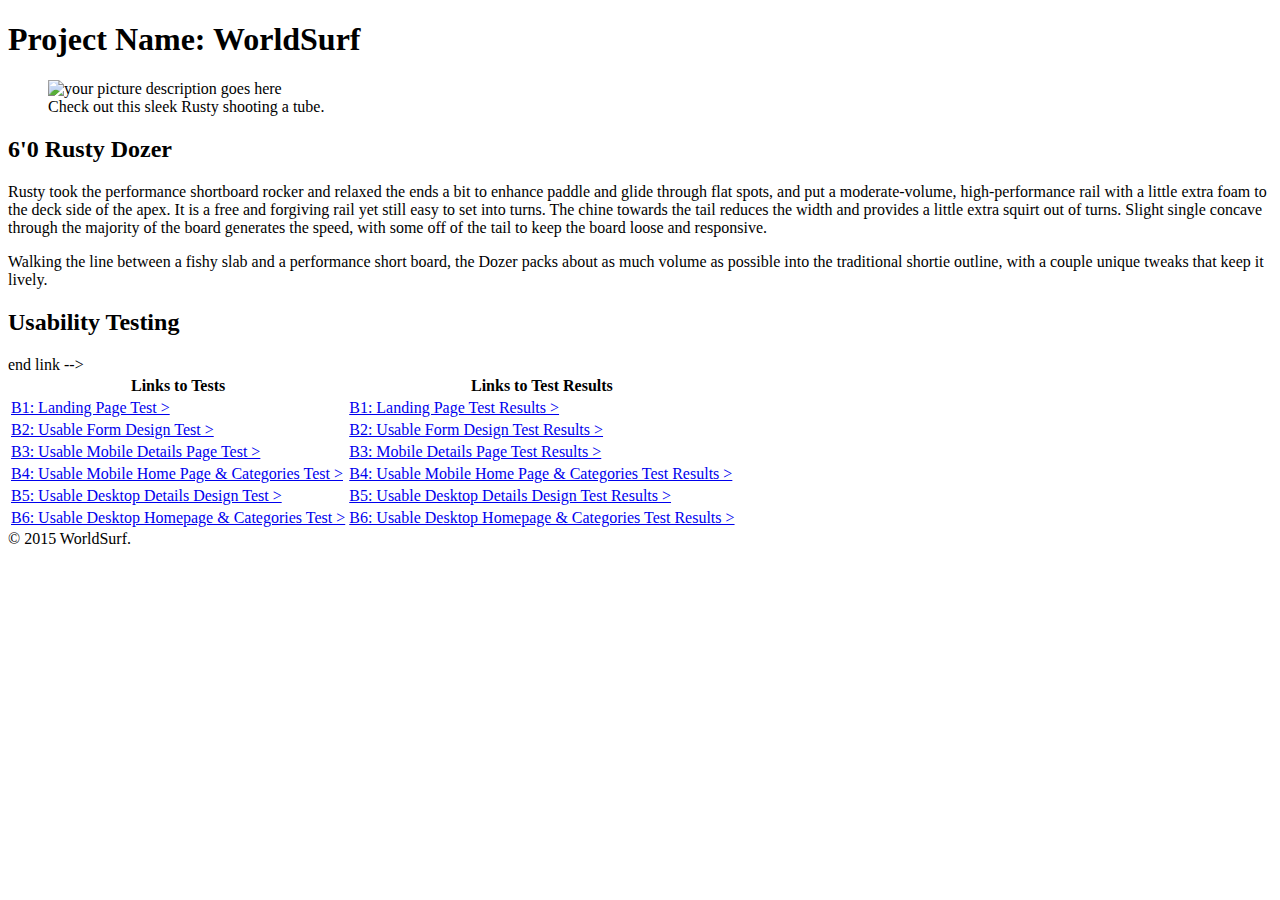
==== index.html @ a6b62bb3 "Update 1" ====
<!DOCTYPE html><!--[if lt IE 7]>      <html class="no-js lt-ie9 lt-ie8 lt-ie7"> <![endif]--><!--[if IE 7]>         <html class="no-js lt-ie9 lt-ie8"> <![endif]--><!--[if IE 8]>         <html class="no-js lt-ie9"> <![endif]--><!--[if gt IE 8]><!--> <html class="no-js"> <!--<![endif]--><head>    <meta charset="utf-8">    <title>WiU Template</title>    <meta name="description" content="">    <meta name="viewport" content="width=device-width">    <link rel="stylesheet" href="css/main.css"></head><body><div id="wrapper">  <header>     <h1>Project Name: WorldSurf</h1>  </header>  <section class="main">  <figure>    <!--   add your image to the img folder       Replace the "img.jpg" with the name of your image  -->      <div class="img_wrap">      <img src="img/rusty_surf.jpg" alt="your picture description goes here"  />      <figcaption>Check out this sleek Rusty shooting a tube.</figcaption>      </div>        </figure>    <div class="desc_wrap">    <h2 class="desc-title">6'0 Rusty Dozer</h2>    <!-- Replace this text with your description of the project -->    <p class="description">Rusty took the performance shortboard rocker and relaxed the ends a bit to enhance paddle and glide through flat spots, and put a moderate-volume, high-performance rail with a little extra foam to the deck side of the apex. It is a free and forgiving rail yet still easy to set into turns. The chine towards the tail reduces the width and provides a little extra squirt out of turns. Slight single concave through the majority of the board generates the speed, with some off of the tail to keep the board loose and responsive.    <p>    Walking the line between a fishy slab and a performance short board, the Dozer packs about as much volume as possible into the traditional shortie outline, with a couple unique tweaks that keep it lively.</p>    </div>   </section>  <section class="sec">    <h2>Usability Testing</h2>    <table id="tests">       <thead>          <tr>            <th>Links to Tests</th>            <th>Links to Test Results</th>           </tr>       </thead>       <tbody>          <tr class="odd">             <td><a href="https://usabilityhub.com/do/6ffff0db48ac/56d8">B1: Landing Page Test ></a></td>             <td><a href="https://usabilityhub.com/tests/6ffff0db48ac/results/17e82516c238">B1: Landing Page Test Results ></a></td>          </tr>          <tr>             <td><a href="https://usabilityhub.com/do/7ee1c60311aa/9fe0">B2: Usable Form Design Test ></a></td>             <td><a href="https://usabilityhub.com/tests/7ee1c60311aa/results/b3268692eb24">B2: Usable Form Design Test Results ></a></td>          </tr>          <tr class="odd">             <td><a href="https://usabilityhub.com/do/cfdb2cb66ac1/7892">B3: Usable Mobile Details Page Test ></a></td>             <td><a href="https://usabilityhub.com/tests/cfdb2cb66ac1/results/7923fd59845a">B3: Mobile Details Page Test Results ></a></td>          </tr>          <tr>             <td><a href="https://usabilityhub.com/do/aaf45b2de19b/570f">B4: Usable Mobile Home Page & Categories Test ></a></td>             <td><a href="https://usabilityhub.com/tests/cfdb2cb66ac1/results/7923fd59845a">B4: Usable Mobile Home Page & Categories Test Results ></td>          </tr>          <tr class="odd">             <td><a href="https://usabilityhub.com/do/dee47560012/bd4e">B5: Usable Desktop Details Design Test ></a></td>             <td><a href="https://usabilityhub.com/tests/dee47560012/results/dedc5cd26d47">B5: Usable Desktop Details Design Test Results ></a></td>          </tr>          <tr>             <td><a href="https://usabilityhub.com/do/e33d311dfce9/c41">B6: Usable Desktop Homepage & Categories Test ></a></td>             <td><a href="https://usabilityhub.com/tests/e33d311dfce9/results/d8aa75079d88">B6: Usable Desktop Homepage & Categories Test Results ></a></td>          </tr>          <!--           <!-- start link -->          end link -->          <!-- to add a new link copy from start link to end link and paste here-->       </tbody>    </table>  </section>    <footer> &copy; 2015 WorldSurf.</footer>  </div> <!-- #wrapper div ends here--></body></html>
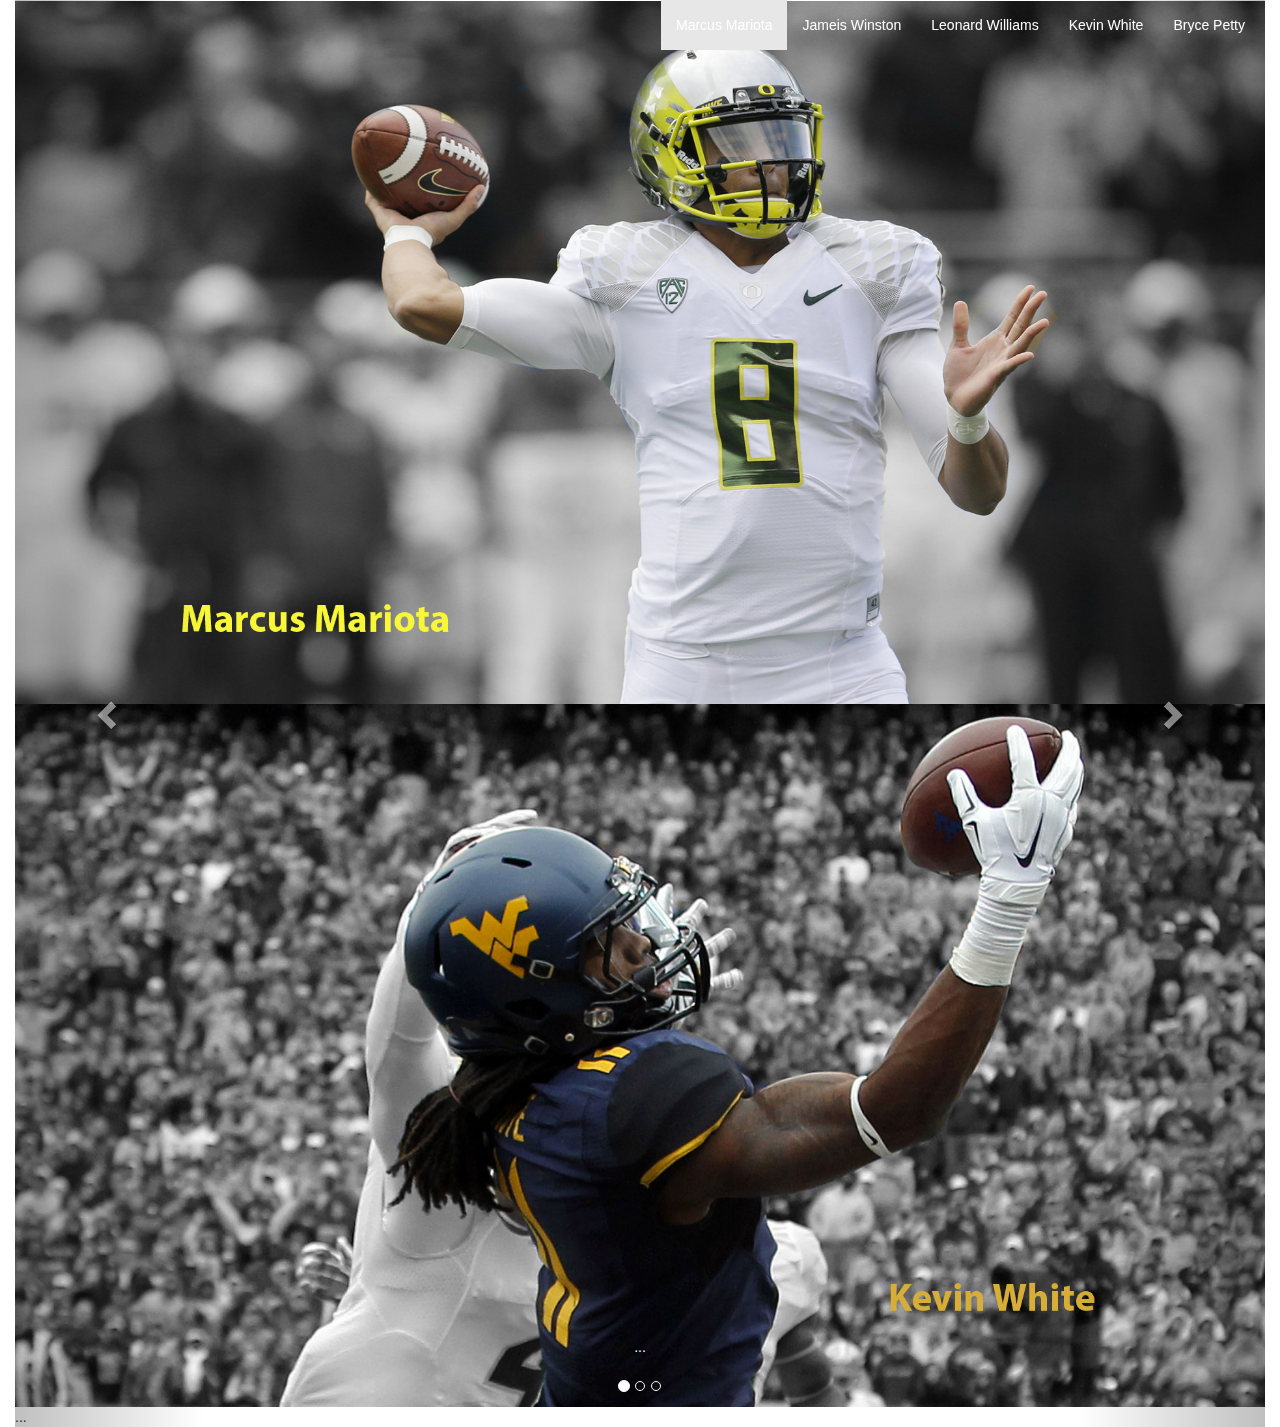
==== commit 2e5412e2: "update 10" ====
--- a/index.html
+++ b/index.html
@@ -1,82 +1,90 @@
+    <!-- Aaron Robert Wilson | Student # 0004619821 | DWS 2 | Project 2 - Bootstrap | Full Sail University --> <!DOCTYPE html>-<!--[if lt IE 7]>      <html class="no-js lt-ie9 lt-ie8 lt-ie7"> <![endif]-->-<!--[if IE 7]>         <html class="no-js lt-ie9 lt-ie8"> <![endif]-->-<!--[if IE 8]>         <html class="no-js lt-ie9"> <![endif]-->-<!--[if gt IE 8]><!--> -<html class="no-js"> <!--<![endif]-->-<head>+<html lang="en">+  <head>     <meta charset="utf-8">-    <title>WiU Template</title>-    <meta name="description" content="">-    <meta name="viewport" content="width=device-width">-    <link rel="stylesheet" href="css/main.css">-</head>-<body>+    <meta http-equiv="X-UA-Compatible" content="IE=edge">+    <meta name="viewport" content="width=device-width, initial-scale=1">+    <!-- The above 3 meta tags *must* come first in the head; any other head content must come *after* these tags -->+    <title>Bootstrap 101 Template</title> -<div id="wrapper">-  <header>-     <h1>Project Name: WorldSurf</h1>-  </header>-  <section class="main">-  <figure>-    <!--   add your image to the img folder -      Replace the "img.jpg" with the name of your image  -->-      <div class="img_wrap">-      <img src="img/rusty_surf.jpg" alt="your picture description goes here"  />-      <figcaption>Check out this sleek Rusty shooting a tube.</figcaption>-      </div>    -    </figure>-    <div class="desc_wrap">-    <h2 class="desc-title">6'0 Rusty Dozer</h2>-    <!-- Replace this text with your description of the project -->-    <p class="description">Rusty took the performance shortboard rocker and relaxed the ends a bit to enhance paddle and glide through flat spots, and put a moderate-volume, high-performance rail with a little extra foam to the deck side of the apex. It is a free and forgiving rail yet still easy to set into turns. The chine towards the tail reduces the width and provides a little extra squirt out of turns. Slight single concave through the majority of the board generates the speed, with some off of the tail to keep the board loose and responsive.-    <p>-    Walking the line between a fishy slab and a performance short board, the Dozer packs about as much volume as possible into the traditional shortie outline, with a couple unique tweaks that keep it lively.</p>-    </div> -  </section>-  <section class="sec">-    <h2>Usability Testing</h2>-    <table id="tests">-       <thead>-          <tr>-            <th>Links to Tests</th>-            <th>Links to Test Results</th> -          </tr>-       </thead>-       <tbody>-          <tr class="odd">-             <td><a href="https://usabilityhub.com/do/6ffff0db48ac/56d8">B1: Landing Page Test ></a></td>-             <td><a href="https://usabilityhub.com/tests/6ffff0db48ac/results/17e82516c238">B1: Landing Page Test Results ></a></td>-          </tr>-          <tr>-             <td><a href="https://usabilityhub.com/do/7ee1c60311aa/9fe0">B2: Usable Form Design Test ></a></td>-             <td><a href="https://usabilityhub.com/tests/7ee1c60311aa/results/b3268692eb24">B2: Usable Form Design Test Results ></a></td>-          </tr>-          <tr class="odd">-             <td><a href="https://usabilityhub.com/do/cfdb2cb66ac1/7892">B3: Usable Mobile Details Page Test ></a></td>-             <td><a href="https://usabilityhub.com/tests/cfdb2cb66ac1/results/7923fd59845a">B3: Mobile Details Page Test Results ></a></td>-          </tr>-          <tr>-             <td><a href="https://usabilityhub.com/do/aaf45b2de19b/570f">B4: Usable Mobile Home Page & Categories Test ></a></td>-             <td><a href="https://usabilityhub.com/tests/cfdb2cb66ac1/results/7923fd59845a">B4: Usable Mobile Home Page & Categories Test Results ></td>-          </tr>-          <tr class="odd">-             <td><a href="https://usabilityhub.com/do/dee47560012/bd4e">B5: Usable Desktop Details Design Test ></a></td>-             <td><a href="https://usabilityhub.com/tests/dee47560012/results/dedc5cd26d47">B5: Usable Desktop Details Design Test Results ></a></td>-          </tr>-          <tr>-             <td><a href="https://usabilityhub.com/do/e33d311dfce9/c41">B6: Usable Desktop Homepage & Categories Test ></a></td>-             <td><a href="https://usabilityhub.com/tests/e33d311dfce9/results/d8aa75079d88">B6: Usable Desktop Homepage & Categories Test Results ></a></td>-          </tr>-          <!-- -          <!-- start link -->-          end link -->-          <!-- to add a new link copy from start link to end link and paste here-->-       </tbody>-    </table>-  </section>-  -  <footer> &copy; 2015 WorldSurf.</footer>-  </div> <!-- #wrapper div ends here-->-</body>-</html>+    <!-- Bootstrap -->+    <link href="css/bootstrap.css" rel="stylesheet">+    <link href="css/layout.css" rel="stylesheet">+	<script src="js/respond.js"></script>+    <!-- HTML5 shim and Respond.js for IE8 support of HTML5 elements and media queries -->+    <!-- WARNING: Respond.js doesn't work if you view the page via file:// -->+    <!--[if lt IE 9]>+      <script src="https://oss.maxcdn.com/html5shiv/3.7.2/html5shiv.min.js"></script>+      <script src="https://oss.maxcdn.com/respond/1.4.2/respond.min.js"></script>+    <![endif]-->+  </head>+  <body>+  	<div class="global_container">+        <div class="main_nav">+        <!-- RWD: navigation -->+    <div class="row col-lg-12 container-fluid">+        <nav class="navbar navbar-default navbar-fixed-top" role="navigation">+            <div class="navbar-header">+                <button type="button" class="navbar-toggle" data-toggle="collapse" data-target="#collapse">+                    <span class="sr-only">Toggle navigation</span>+                    <span class="icon-bar"></span>+                    <span class="icon-bar"></span>+                    <span class="icon-bar"></span>+                </button>+            </div>+            <div class="collapse navbar-collapse" id="collapse">+            	<ul class="nav navbar-nav navbar-right">+                    <li class=" active plyr_mm"><a href="#"><span>Marcus </span><span>Mariota</span></a></li>+                    <li class="plyr_jw"><a href="#"><span>Jameis </span><span>Winston</span></a></li>+                    <li class="plyr_lw"><a href="#"><span>Leonard </span><span>Williams</span></a></li>+                    <li class="plyr_kw"><a href="#"><span>Kevin </span><span>White</span></a></li>+                    <li class="plyr_bp"><a href="#"><span>Bryce </span><span>Petty</span></a></li>+				</ul>+			</div> +        </div>+       <div class="main_pres_content container-fluid">+       <div id="carousel-example-generic" class="carousel slide" data-ride="carousel">+  <!-- Indicators -->+  <ol class="carousel-indicators">+    <li data-target="#carousel-example-generic" data-slide-to="0" class="active"></li>+    <li data-target="#carousel-example-generic" data-slide-to="1"></li>+    <li data-target="#carousel-example-generic" data-slide-to="2"></li>+  </ol>++  <!-- Wrapper for slides -->+  <div class="carousel-inner" role="listbox">+    <div class="item active">+      <img src="img/mm_hd_bw.jpg" alt="Marcus Mariota">+      <img src="img/kw_hd_bw.jpg" alt="Kevin White">+      <div class="carousel-caption">+        ...+      </div>+    </div>+    <div class="item">+      <img src="..." alt="...">+      <div class="carousel-caption">+        ...+      </div>+    </div>+    ...+  </div>++  <!-- Controls -->+  <a class="left carousel-control" href="#carousel-example-generic" role="button" data-slide="prev">+    <span class="glyphicon glyphicon-chevron-left" aria-hidden="true"></span>+    <span class="sr-only">Previous</span>+  </a>+  <a class="right carousel-control" href="#carousel-example-generic" role="button" data-slide="next">+    <span class="glyphicon glyphicon-chevron-right" aria-hidden="true"></span>+    <span class="sr-only">Next</span>+  </a>+</div>+       </div>+   </div>+    <!-- jQuery (necessary for Bootstrap's JavaScript plugins) -->+    <script src="https://ajax.googleapis.com/ajax/libs/jquery/1.11.2/jquery.min.js"></script>+    <!-- Include all compiled plugins (below), or include individual files as needed -->+    <script src="js/bootstrap.min.js"></script>+  </body>+</html>--- a/css/layout.css
+++ b/css/layout.css
@@ -0,0 +1,22 @@
+@charset "UTF-8";+/* CSS Document */+/*********************** Global Styles *******************************/+.navbar {+	border-bottom: none;+	background-color: transparent;+}+ul.navbar-right {+	margin-right: 20px;+}+ul.navbar-right li {+	background-color: transparent;+}+ul.navbar-right li a {+	color: hsla(0,0%,100%,1.00);+}+ul.navbar-right li a span {+	color: hsla(0,0%,100%,1.00);+}+.main_pres_content {+	margin-top: 0px+}